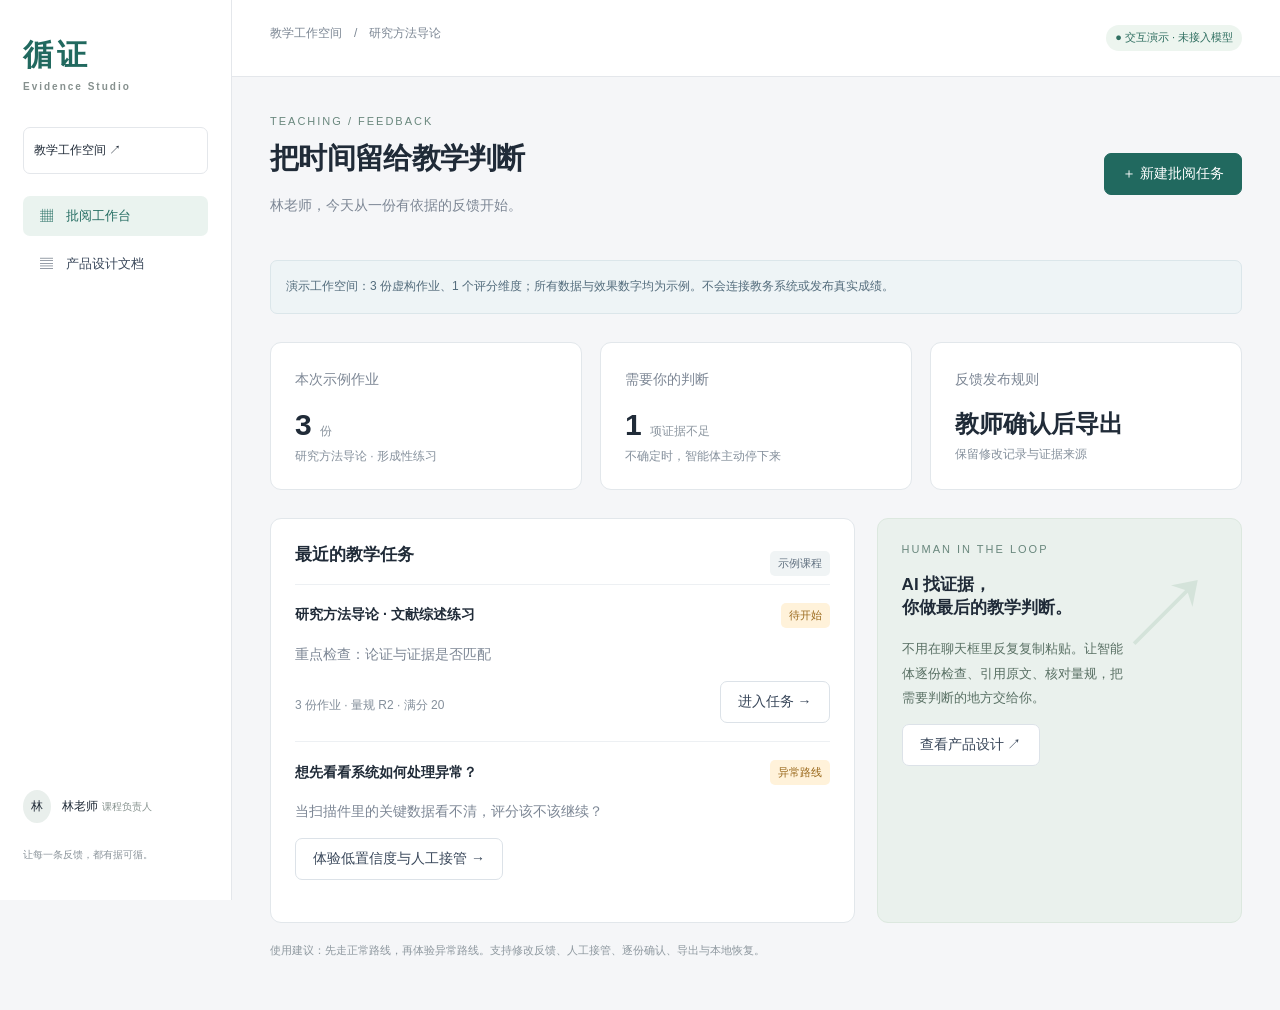
==== index.html @ 707ecf0a "Build evidence-based feedback demo and complete product submission" ====
<!doctype html><html lang="zh-CN"><meta charset="utf-8"><meta name="viewport" content="width=device-width, initial-scale=1"><title>循证 · 教学反馈工作台</title><link rel="stylesheet" href="style.css"><body><aside><a class="brand" href="./">循证<span>Evidence Studio</span></a><div class="workspace">教学工作空间 ↗</div><nav><button class="active" onclick="home()">▦　批阅工作台</button><button onclick="showDocs()">▤　产品设计文档</button></nav><div class="sidebottom"><span class="avatar">林</span> 林老师 <small>课程负责人</small><p>让每一条反馈，都有据可循。</p></div></aside><main><header><span>教学工作空间　/　研究方法导论</span><span class="pill">● 交互演示 · 未接入模型</span></header><div id="app"></div></main><div id="toast" role="status"></div><script src="app.js"></script></body></html>
---- style.css ----
*{box-sizing:border-box}body{margin:0;background:#f5f6f8;color:#202b38;font-family:Inter,"Microsoft YaHei",sans-serif;font-size:14px}button,input,textarea,select{font:inherit}button,a{ -webkit-tap-highlight-color:transparent}button{cursor:pointer;border:1px solid #dce2e8;background:white;border-radius:7px;padding:11px 17px;color:#39475a}button:hover{border-color:#24746b;background:#f1f8f6}button:disabled{opacity:.45;cursor:not-allowed}button.primary{background:#21695f;color:white;border-color:#21695f}button:focus-visible,a:focus-visible{outline:3px solid #7ec5b4;outline-offset:3px}aside{position:fixed;width:232px;background:#fff;height:100vh;border-right:1px solid #e4e7eb;padding:35px 23px}.brand{display:block;font-size:30px;letter-spacing:4px;color:#21695f;text-decoration:none;font-weight:700}.brand span{display:block;font-size:10px;letter-spacing:2px;margin-top:5px;color:#86908e}.workspace{font-size:12px;border:1px solid #e4e7eb;padding:14px 10px;margin:35px 0 22px;border-radius:7px}nav button{width:100%;border:0;text-align:left;margin-bottom:8px;font-size:13px}nav .active{background:#eaf3ef;color:#246d62}.sidebottom{position:absolute;bottom:28px;font-size:12px}.avatar{display:inline-block;padding:8px;background:#e9efec;border-radius:50%;margin-right:8px}.sidebottom small{color:#87938f}.sidebottom p{font-size:10px;color:#8b949b;margin-top:25px}main{margin-left:232px}header{height:77px;background:#fff;border-bottom:1px solid #e4e7eb;padding:25px 38px;display:flex;justify-content:space-between;font-size:12px;color:#7c8794}.pill{color:#306f61;background:#edf5ef;padding:5px 9px;border-radius:20px;font-size:11px}#app{max-width:1320px;margin:auto;padding:38px}.eyebrow{color:#69877d;letter-spacing:2px;font-size:11px}h1{font-size:29px;font-weight:600;letter-spacing:-.7px;margin:12px 0}h2{font-size:17px;font-weight:600;margin:0 0 18px}h3{font-size:14px}.muted{color:#7d8795;line-height:1.8}.titlebar{display:flex;justify-content:space-between;align-items:center;margin-bottom:28px}.cards{display:grid;grid-template-columns:repeat(3,1fr);gap:18px;margin:28px 0}.card{background:#fff;border:1px solid #e2e7eb;border-radius:11px;padding:24px}.metric{font-size:30px;margin:16px 0 5px;font-weight:600}.metric small{font-size:12px;font-weight:400;color:#8b959f}.grid{display:grid;grid-template-columns:minmax(0,1.6fr) minmax(280px,1fr);gap:22px}.badge{font-size:11px;padding:5px 8px;background:#f0f4f5;border-radius:5px;color:#617180}.green{background:#e9f3ef;color:#276f59}.amber{background:#fff2da;color:#9a691c}.blue{background:#eaf0fa;color:#4e6792}.row{display:flex;justify-content:space-between;gap:15px;align-items:center}.line{border-top:1px solid #edf0f3;padding:18px 0}.line:first-of-type{border-top:0}.sub{font-size:12px;color:#85909c;margin-top:7px}.hero{background:#eaf1ed;border-color:#dce8df;position:relative;overflow:hidden}.hero:after{content:'↗';position:absolute;right:25px;top:30px;font-size:100px;color:#d4e3da}.hero p{max-width:72%;line-height:1.9;color:#597064;font-size:13px}.hero button{position:relative;z-index:1}.steps{display:flex;gap:10px;margin-bottom:26px;font-size:12px;color:#9aa4ae}.steps span{flex:1;border-top:3px solid #e0e5e9;padding-top:12px}.steps .on{border-color:#287565;color:#287565}label{display:block;margin:18px 0 8px;font-size:12px;font-weight:600}input,textarea,select{width:100%;border:1px solid #d8dfe5;border-radius:6px;padding:12px;background:white;color:#374454}textarea{line-height:1.8;resize:vertical;min-height:110px}.notice{background:#fff7e9;border:1px solid #efdfbd;padding:15px;border-radius:7px;font-size:12px;line-height:1.8;color:#8a652b;margin:18px 0}.info{background:#eef4f6;color:#536c7c;border-color:#dbe6ea}.actions{display:flex;justify-content:flex-end;gap:10px;margin-top:24px}.upload{padding:28px;border:1px dashed #bdcec7;text-align:center;border-radius:9px;background:#fafcfb}.upload input{margin-top:14px;font-size:12px}.timeline{border-left:2px solid #dbe8e1;margin:20px 8px;padding-left:25px}.timeline .line{position:relative}.timeline .line:before{content:'✓';position:absolute;left:-36px;background:#e8f2ec;color:#287565;border:4px solid white;border-radius:50%;width:20px;text-align:center}.paper{background:#fbfaf5;border:1px solid #e9e5da;padding:28px;line-height:2.1;min-height:260px}.paper h3{text-align:center}.paper mark{background:#fbebba;padding:3px}blockquote{margin:18px 0;border-left:3px solid #86b4a2;background:#f2f7f4;padding:12px 15px;line-height:1.8;color:#51695e}.reviewnav{display:flex;gap:9px;margin-bottom:20px;flex-wrap:wrap}.reviewnav button{font-size:12px}.selected{border:1px solid #2d7d68;background:#edf5f0}.score{font-size:24px;color:#276e5b}.checkrow{display:flex;align-items:start;gap:9px;line-height:1.8;font-size:12px;margin-top:16px}.checkrow input{width:auto;margin-top:5px}table{border-collapse:collapse;width:100%;font-size:12px}td,th{text-align:left;padding:15px 10px;border-bottom:1px solid #e8ecef}th{color:#85919c;font-weight:400}.empty{padding:16px;background:#f5f7f8;color:#7f8b95;font-size:12px}.doclinks a{display:block;color:#266b5e;padding:17px;border-bottom:1px solid #e6ebed;text-decoration:none}#toast{position:fixed;bottom:30px;left:50%;transform:translateX(-50%);background:#233c34;color:white;border-radius:8px;padding:14px 22px;display:none;z-index:9}.success{text-align:center;padding:30px}.success .icon{font-size:30px;color:#2c7962;background:#e9f4ed;display:inline-block;padding:13px 20px;border-radius:50%}.footnote{font-size:11px;color:#8e989f;line-height:1.8;margin-top:18px}@media(max-width:900px){aside{width:180px;padding:25px 16px}main{margin-left:180px}#app{padding:24px}.grid{grid-template-columns:1fr}.cards{gap:10px}.card{padding:18px}header{padding:20px;height:auto;gap:10px}}@media(max-width:600px){aside{position:static;width:100%;height:auto;padding:18px;display:flex;gap:15px;align-items:center}.brand{font-size:22px}.brand span,.workspace,.sidebottom{display:none}nav{display:flex}nav button{font-size:11px;margin:0;padding:8px}main{margin:0}header{font-size:10px}#app{padding:20px 15px}.cards{grid-template-columns:1fr}.metric{font-size:25px}.titlebar{align-items:start;gap:12px}h1{font-size:24px}.titlebar>button{white-space:nowrap}.hero p{max-width:80%}.actions{flex-wrap:wrap}.steps{font-size:10px}}
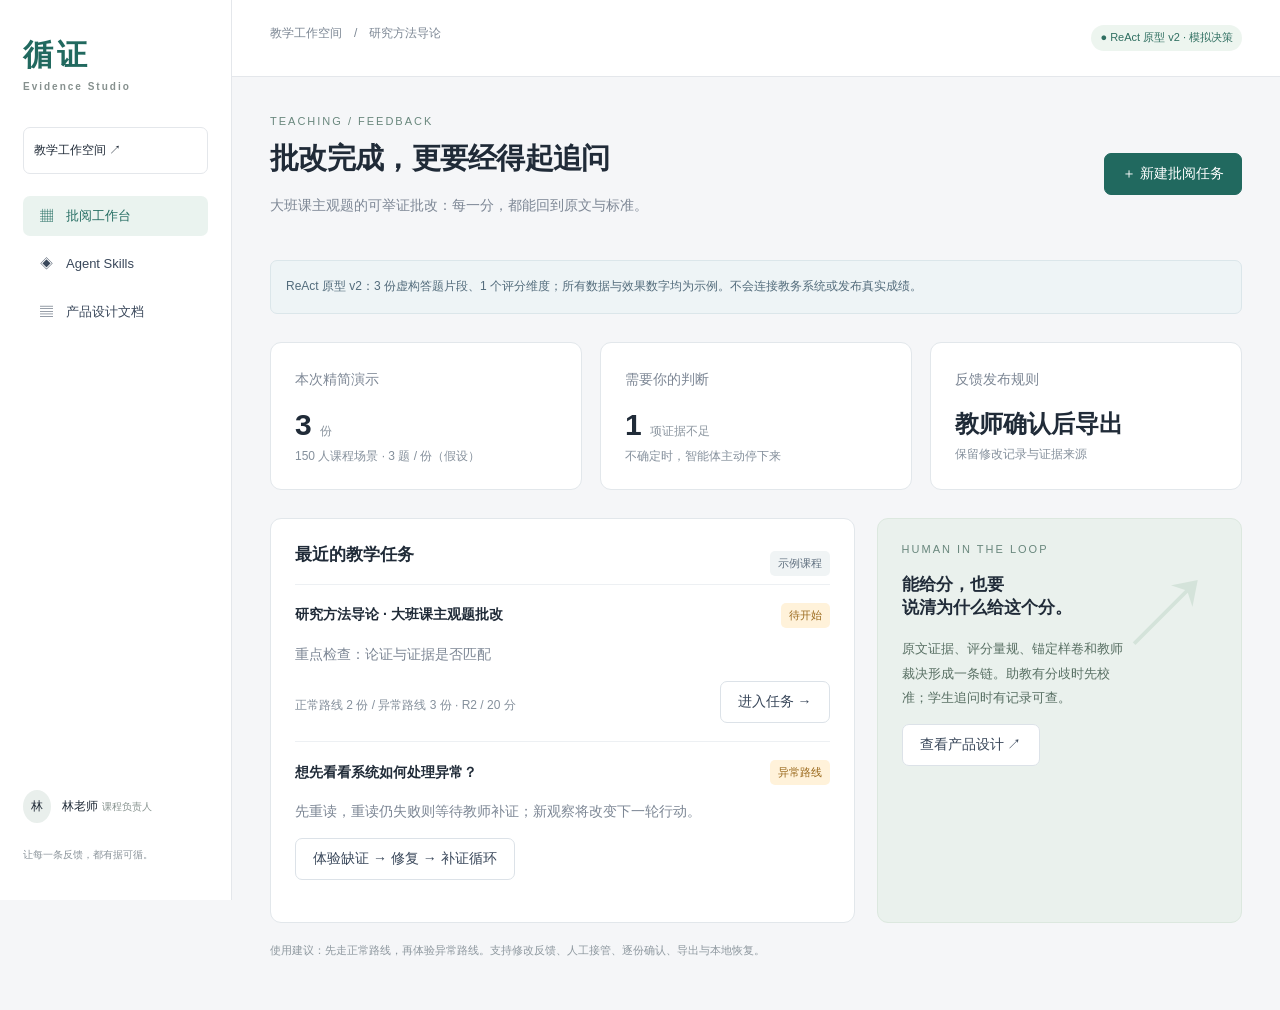
==== commit 246f518e: "Focus on defensible subjective grading with ReAct loops, callable skills and evidence review" ====
--- a/index.html
+++ b/index.html
@@ -1 +1 @@
-<!doctype html><html lang="zh-CN"><meta charset="utf-8"><meta name="viewport" content="width=device-width, initial-scale=1"><title>循证 · 教学反馈工作台</title><link rel="stylesheet" href="style.css"><body><aside><a class="brand" href="./">循证<span>Evidence Studio</span></a><div class="workspace">教学工作空间 ↗</div><nav><button class="active" onclick="home()">▦　批阅工作台</button><button onclick="showDocs()">▤　产品设计文档</button></nav><div class="sidebottom"><span class="avatar">林</span> 林老师 <small>课程负责人</small><p>让每一条反馈，都有据可循。</p></div></aside><main><header><span>教学工作空间　/　研究方法导论</span><span class="pill">● 交互演示 · 未接入模型</span></header><div id="app"></div></main><div id="toast" role="status"></div><script src="app.js"></script></body></html>
+<!doctype html><html lang="zh-CN"><meta charset="utf-8"><meta name="viewport" content="width=device-width, initial-scale=1"><title>循证 · 可举证批改工作台</title><link rel="stylesheet" href="style.css"><body><aside><a class="brand" href="./">循证<span>Evidence Studio</span></a><div class="workspace">教学工作空间 ↗</div><nav><button class="active" onclick="home()">▦　批阅工作台</button><button onclick="showSkills()">◈　Agent Skills</button><button onclick="showDocs()">▤　产品设计文档</button></nav><div class="sidebottom"><span class="avatar">林</span> 林老师 <small>课程负责人</small><p>让每一条反馈，都有据可循。</p></div></aside><main><header><span>教学工作空间　/　研究方法导论</span><span class="pill">● ReAct 原型 v2 · 模拟决策</span></header><div id="app"></div></main><div id="toast" role="status"></div><script src="agent.js"></script><script src="agent-ui.js"></script><script src="app.js"></script></body></html>
--- a/style.css
+++ b/style.css
@@ -1 +1,3 @@
 *{box-sizing:border-box}body{margin:0;background:#f5f6f8;color:#202b38;font-family:Inter,"Microsoft YaHei",sans-serif;font-size:14px}button,input,textarea,select{font:inherit}button,a{ -webkit-tap-highlight-color:transparent}button{cursor:pointer;border:1px solid #dce2e8;background:white;border-radius:7px;padding:11px 17px;color:#39475a}button:hover{border-color:#24746b;background:#f1f8f6}button:disabled{opacity:.45;cursor:not-allowed}button.primary{background:#21695f;color:white;border-color:#21695f}button:focus-visible,a:focus-visible{outline:3px solid #7ec5b4;outline-offset:3px}aside{position:fixed;width:232px;background:#fff;height:100vh;border-right:1px solid #e4e7eb;padding:35px 23px}.brand{display:block;font-size:30px;letter-spacing:4px;color:#21695f;text-decoration:none;font-weight:700}.brand span{display:block;font-size:10px;letter-spacing:2px;margin-top:5px;color:#86908e}.workspace{font-size:12px;border:1px solid #e4e7eb;padding:14px 10px;margin:35px 0 22px;border-radius:7px}nav button{width:100%;border:0;text-align:left;margin-bottom:8px;font-size:13px}nav .active{background:#eaf3ef;color:#246d62}.sidebottom{position:absolute;bottom:28px;font-size:12px}.avatar{display:inline-block;padding:8px;background:#e9efec;border-radius:50%;margin-right:8px}.sidebottom small{color:#87938f}.sidebottom p{font-size:10px;color:#8b949b;margin-top:25px}main{margin-left:232px}header{height:77px;background:#fff;border-bottom:1px solid #e4e7eb;padding:25px 38px;display:flex;justify-content:space-between;font-size:12px;color:#7c8794}.pill{color:#306f61;background:#edf5ef;padding:5px 9px;border-radius:20px;font-size:11px}#app{max-width:1320px;margin:auto;padding:38px}.eyebrow{color:#69877d;letter-spacing:2px;font-size:11px}h1{font-size:29px;font-weight:600;letter-spacing:-.7px;margin:12px 0}h2{font-size:17px;font-weight:600;margin:0 0 18px}h3{font-size:14px}.muted{color:#7d8795;line-height:1.8}.titlebar{display:flex;justify-content:space-between;align-items:center;margin-bottom:28px}.cards{display:grid;grid-template-columns:repeat(3,1fr);gap:18px;margin:28px 0}.card{background:#fff;border:1px solid #e2e7eb;border-radius:11px;padding:24px}.metric{font-size:30px;margin:16px 0 5px;font-weight:600}.metric small{font-size:12px;font-weight:400;color:#8b959f}.grid{display:grid;grid-template-columns:minmax(0,1.6fr) minmax(280px,1fr);gap:22px}.badge{font-size:11px;padding:5px 8px;background:#f0f4f5;border-radius:5px;color:#617180}.green{background:#e9f3ef;color:#276f59}.amber{background:#fff2da;color:#9a691c}.blue{background:#eaf0fa;color:#4e6792}.row{display:flex;justify-content:space-between;gap:15px;align-items:center}.line{border-top:1px solid #edf0f3;padding:18px 0}.line:first-of-type{border-top:0}.sub{font-size:12px;color:#85909c;margin-top:7px}.hero{background:#eaf1ed;border-color:#dce8df;position:relative;overflow:hidden}.hero:after{content:'↗';position:absolute;right:25px;top:30px;font-size:100px;color:#d4e3da}.hero p{max-width:72%;line-height:1.9;color:#597064;font-size:13px}.hero button{position:relative;z-index:1}.steps{display:flex;gap:10px;margin-bottom:26px;font-size:12px;color:#9aa4ae}.steps span{flex:1;border-top:3px solid #e0e5e9;padding-top:12px}.steps .on{border-color:#287565;color:#287565}label{display:block;margin:18px 0 8px;font-size:12px;font-weight:600}input,textarea,select{width:100%;border:1px solid #d8dfe5;border-radius:6px;padding:12px;background:white;color:#374454}textarea{line-height:1.8;resize:vertical;min-height:110px}.notice{background:#fff7e9;border:1px solid #efdfbd;padding:15px;border-radius:7px;font-size:12px;line-height:1.8;color:#8a652b;margin:18px 0}.info{background:#eef4f6;color:#536c7c;border-color:#dbe6ea}.actions{display:flex;justify-content:flex-end;gap:10px;margin-top:24px}.upload{padding:28px;border:1px dashed #bdcec7;text-align:center;border-radius:9px;background:#fafcfb}.upload input{margin-top:14px;font-size:12px}.timeline{border-left:2px solid #dbe8e1;margin:20px 8px;padding-left:25px}.timeline .line{position:relative}.timeline .line:before{content:'✓';position:absolute;left:-36px;background:#e8f2ec;color:#287565;border:4px solid white;border-radius:50%;width:20px;text-align:center}.paper{background:#fbfaf5;border:1px solid #e9e5da;padding:28px;line-height:2.1;min-height:260px}.paper h3{text-align:center}.paper mark{background:#fbebba;padding:3px}blockquote{margin:18px 0;border-left:3px solid #86b4a2;background:#f2f7f4;padding:12px 15px;line-height:1.8;color:#51695e}.reviewnav{display:flex;gap:9px;margin-bottom:20px;flex-wrap:wrap}.reviewnav button{font-size:12px}.selected{border:1px solid #2d7d68;background:#edf5f0}.score{font-size:24px;color:#276e5b}.checkrow{display:flex;align-items:start;gap:9px;line-height:1.8;font-size:12px;margin-top:16px}.checkrow input{width:auto;margin-top:5px}table{border-collapse:collapse;width:100%;font-size:12px}td,th{text-align:left;padding:15px 10px;border-bottom:1px solid #e8ecef}th{color:#85919c;font-weight:400}.empty{padding:16px;background:#f5f7f8;color:#7f8b95;font-size:12px}.doclinks a{display:block;color:#266b5e;padding:17px;border-bottom:1px solid #e6ebed;text-decoration:none}#toast{position:fixed;bottom:30px;left:50%;transform:translateX(-50%);background:#233c34;color:white;border-radius:8px;padding:14px 22px;display:none;z-index:9}.success{text-align:center;padding:30px}.success .icon{font-size:30px;color:#2c7962;background:#e9f4ed;display:inline-block;padding:13px 20px;border-radius:50%}.footnote{font-size:11px;color:#8e989f;line-height:1.8;margin-top:18px}@media(max-width:900px){aside{width:180px;padding:25px 16px}main{margin-left:180px}#app{padding:24px}.grid{grid-template-columns:1fr}.cards{gap:10px}.card{padding:18px}header{padding:20px;height:auto;gap:10px}}@media(max-width:600px){aside{position:static;width:100%;height:auto;padding:18px;display:flex;gap:15px;align-items:center}.brand{font-size:22px}.brand span,.workspace,.sidebottom{display:none}nav{display:flex}nav button{font-size:11px;margin:0;padding:8px}main{margin:0}header{font-size:10px}#app{padding:20px 15px}.cards{grid-template-columns:1fr}.metric{font-size:25px}.titlebar{align-items:start;gap:12px}h1{font-size:24px}.titlebar>button{white-space:nowrap}.hero p{max-width:80%}.actions{flex-wrap:wrap}.steps{font-size:10px}}
+
+.reactevent{border:1px solid #dce5df;border-radius:8px;padding:16px;margin:16px 0;background:#fbfdfb}.loopcells{display:grid;grid-template-columns:1fr 1fr;gap:15px;margin-top:14px}.loopcells b{font-size:11px;color:#287565}.loopcells p{font-size:12px;line-height:1.8}.loopcells pre{white-space:pre-wrap;overflow-wrap:anywhere;font-size:10px;color:#62746c;max-height:180px;overflow:auto;background:#f0f5f1;padding:10px}.loopcells code{font-size:12px}.looptrace{max-height:650px;overflow:auto;padding-right:7px}details{margin-top:18px}summary{cursor:pointer;color:#276f59}code{overflow-wrap:anywhere}@media(max-width:600px){.loopcells{grid-template-columns:1fr}nav{flex-wrap:wrap}aside{align-items:start}nav button{width:auto}}
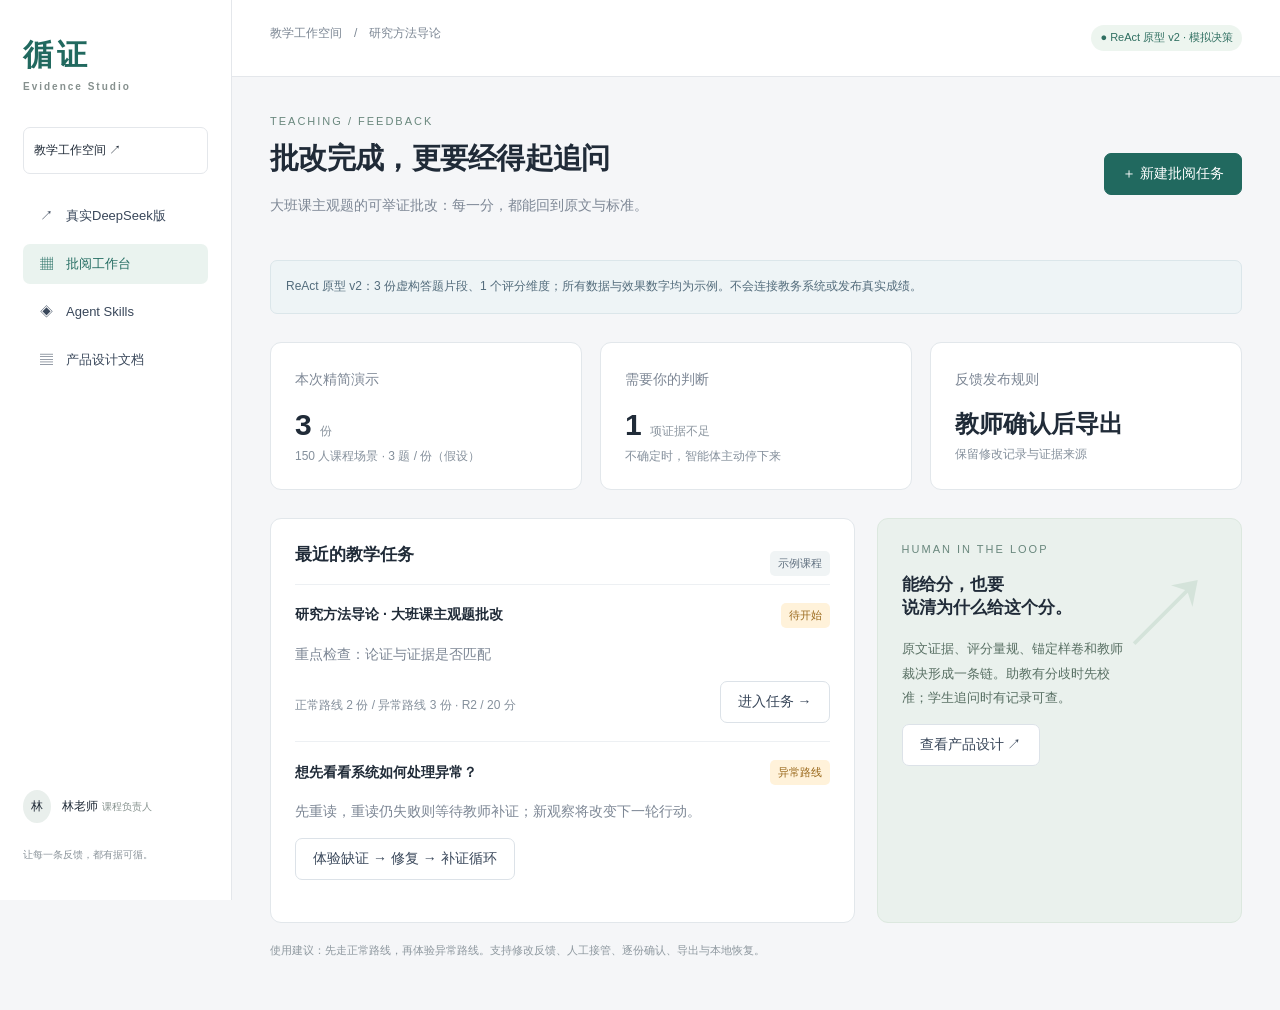
==== commit 2865b3f0: "Connect real DeepSeek grading agent with live skills, vision, checkpoints and verified evidence flow" ====
--- a/index.html
+++ b/index.html
@@ -1 +1 @@
-<!doctype html><html lang="zh-CN"><meta charset="utf-8"><meta name="viewport" content="width=device-width, initial-scale=1"><title>循证 · 可举证批改工作台</title><link rel="stylesheet" href="style.css"><body><aside><a class="brand" href="./">循证<span>Evidence Studio</span></a><div class="workspace">教学工作空间 ↗</div><nav><button class="active" onclick="home()">▦　批阅工作台</button><button onclick="showSkills()">◈　Agent Skills</button><button onclick="showDocs()">▤　产品设计文档</button></nav><div class="sidebottom"><span class="avatar">林</span> 林老师 <small>课程负责人</small><p>让每一条反馈，都有据可循。</p></div></aside><main><header><span>教学工作空间　/　研究方法导论</span><span class="pill">● ReAct 原型 v2 · 模拟决策</span></header><div id="app"></div></main><div id="toast" role="status"></div><script src="agent.js"></script><script src="agent-ui.js"></script><script src="app.js"></script></body></html>
+<!doctype html><html lang="zh-CN"><meta charset="utf-8"><meta name="viewport" content="width=device-width, initial-scale=1"><title>循证 · 可举证批改工作台</title><link rel="stylesheet" href="style.css"><body><aside><a class="brand" href="./">循证<span>Evidence Studio</span></a><div class="workspace">教学工作空间 ↗</div><nav><button onclick="location.href='docs/live-setup.html'">↗　真实DeepSeek版</button><button class="active" onclick="home()">▦　批阅工作台</button><button onclick="showSkills()">◈　Agent Skills</button><button onclick="showDocs()">▤　产品设计文档</button></nav><div class="sidebottom"><span class="avatar">林</span> 林老师 <small>课程负责人</small><p>让每一条反馈，都有据可循。</p></div></aside><main><header><span>教学工作空间　/　研究方法导论</span><span class="pill">● ReAct 原型 v2 · 模拟决策</span></header><div id="app"></div></main><div id="toast" role="status"></div><script src="agent.js"></script><script src="agent-ui.js"></script><script src="app.js"></script></body></html>
